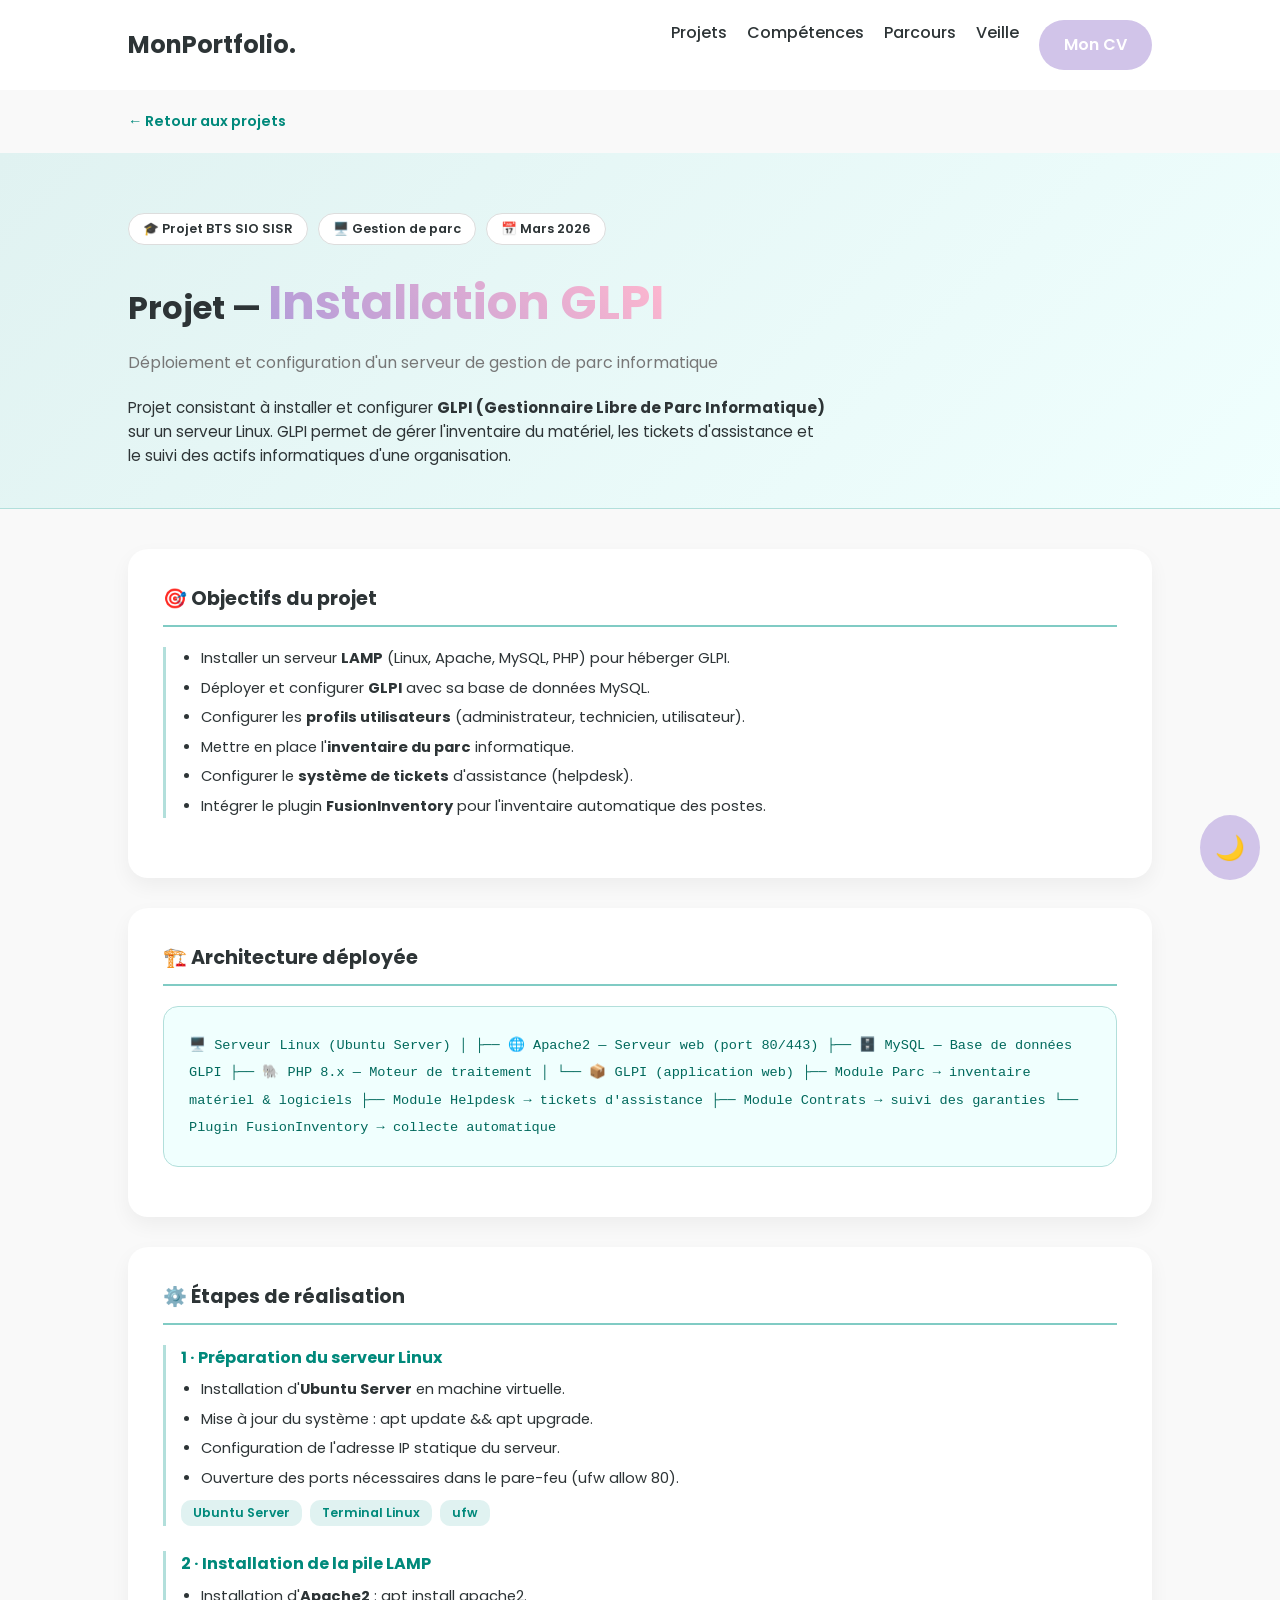
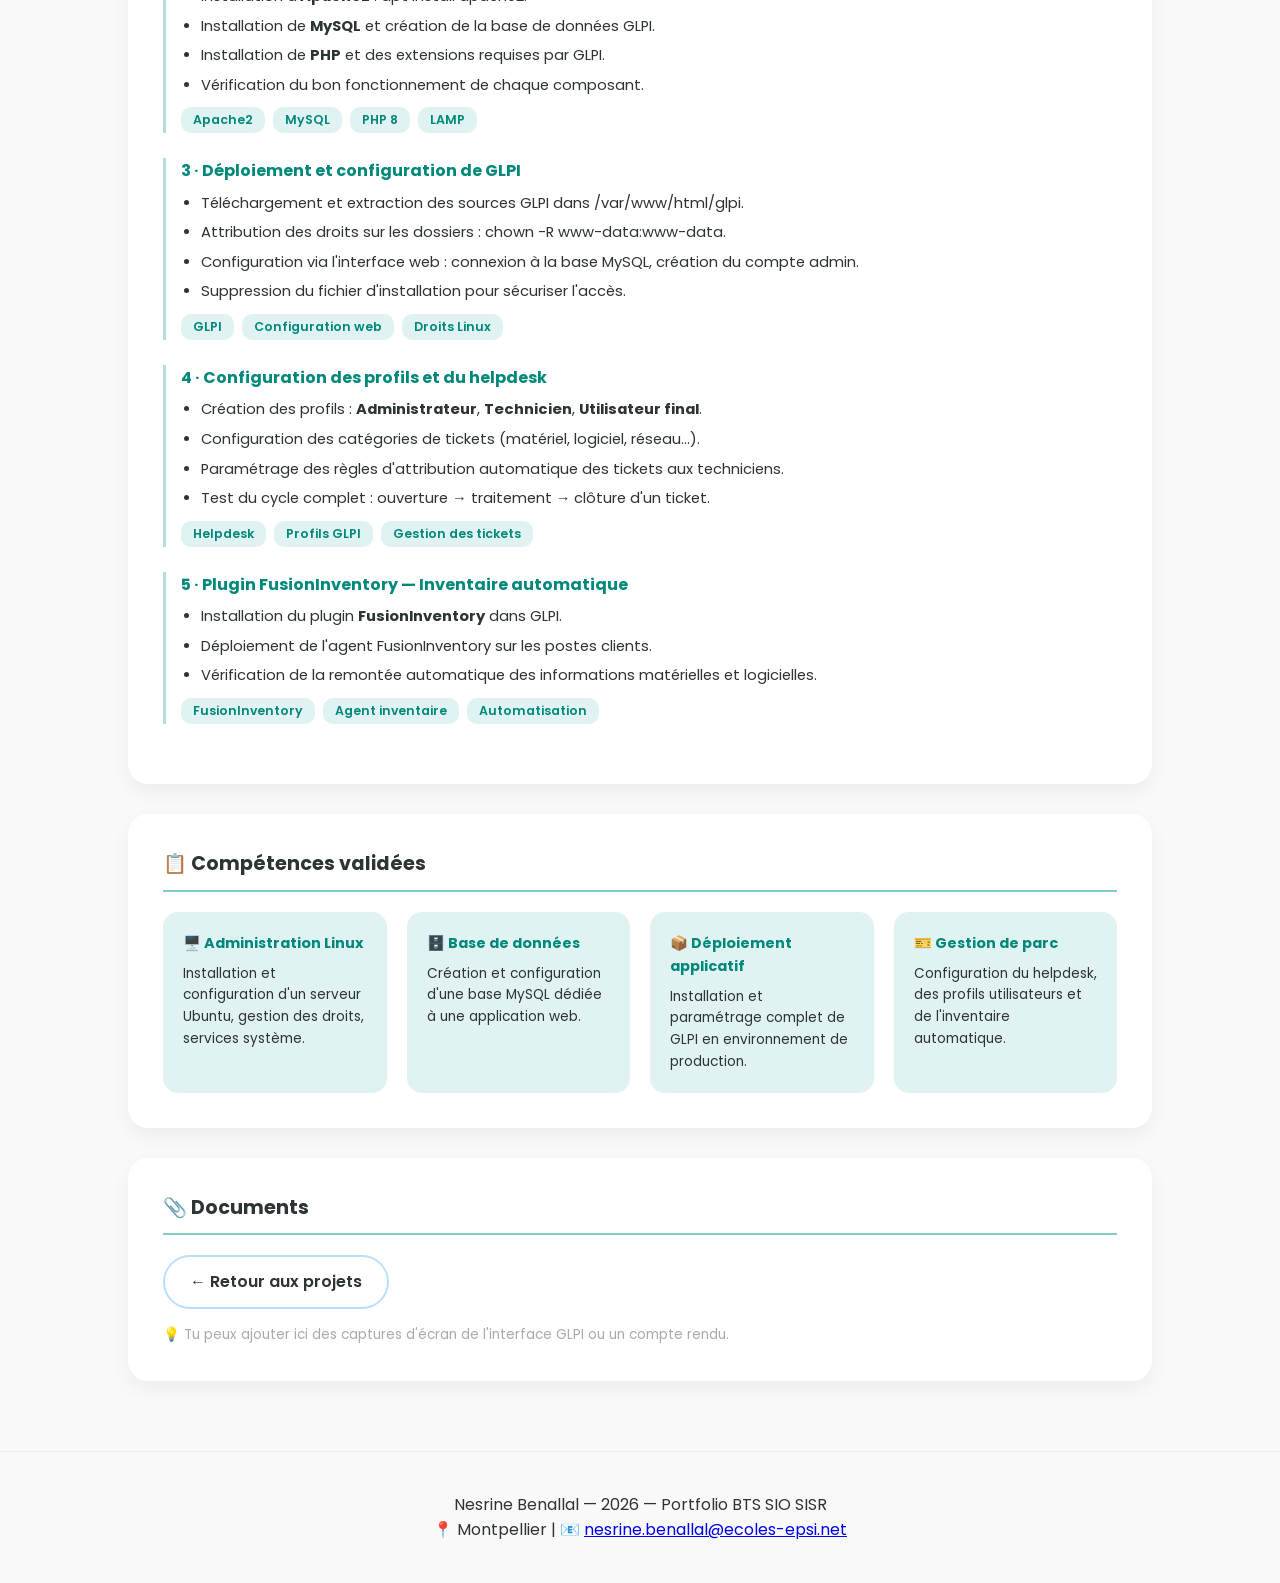
==== projet-glpi.html @ 939c0e8e "Add files via upload" ====
<!DOCTYPE html>
<html lang="fr">
<head>
    <meta charset="UTF-8">
    <meta name="viewport" content="width=device-width, initial-scale=1.0">
    <title>Projet GLPI - Nesrine Benallal</title>
    <link rel="stylesheet" href="style.css">
    <link href="https://fonts.googleapis.com/css2?family=Poppins:wght@300;400;600&display=swap" rel="stylesheet">
    <style>
        .projet-hero {
            background: linear-gradient(135deg, #e0f2f1 0%, #f0fffe 100%);
            padding: 60px 10% 40px;
            border-bottom: 1px solid #b2dfdb;
        }
        body.dark-theme .projet-hero {
            background: linear-gradient(135deg, #0d2420 0%, #112825 100%);
            border-bottom: 1px solid #1a4a40;
        }
        .projet-hero h1 { font-size: 2rem; margin-bottom: 8px; }
        .projet-hero .subtitle { font-size: 1rem; color: #777; margin-bottom: 20px; }
        body.dark-theme .projet-hero .subtitle { color: #aaa; }
        .badge-row { display: flex; flex-wrap: wrap; gap: 10px; margin-bottom: 20px; }
        .badge {
            background: white; border: 1px solid #ddd;
            border-radius: 20px; padding: 5px 14px;
            font-size: 0.8rem; font-weight: 600;
        }
        body.dark-theme .badge { background: #112825; border-color: #1a4a40; color: white; }

        .chapitre {
            background: var(--white); border-radius: 20px;
            box-shadow: 0 8px 20px rgba(0,0,0,0.05);
            padding: 35px; margin-bottom: 30px;
        }
        body.dark-theme .chapitre { background: #252545; }
        .chapitre h2 {
            font-size: 1.2rem; margin-bottom: 20px;
            padding-bottom: 10px; border-bottom: 2px solid #80cbc4;
            display: flex; align-items: center; gap: 10px;
        }
        .mission-block {
            margin-bottom: 25px; padding-left: 15px;
            border-left: 3px solid #b2dfdb;
        }
        body.dark-theme .mission-block { border-left-color: #1a4a40; }
        .mission-block h3 { font-size: 1rem; margin-bottom: 8px; color: #00897b; }
        body.dark-theme .mission-block h3 { color: #4db6ac; }
        .mission-block ul { margin-left: 20px; }
        .mission-block li { margin-bottom: 6px; font-size: 0.92rem; }
        .tools-used { display: flex; flex-wrap: wrap; gap: 8px; margin-top: 10px; }
        .tool-tag {
            background: #e0f2f1; color: #00897b;
            border-radius: 10px; padding: 3px 12px;
            font-size: 0.78rem; font-weight: 600;
        }
        body.dark-theme .tool-tag { background: #0d2420; color: #4db6ac; }

        .bilan-grid {
            display: grid; grid-template-columns: repeat(auto-fit, minmax(220px, 1fr));
            gap: 20px; margin-top: 15px;
        }
        .bilan-item { background: #e0f2f1; border-radius: 15px; padding: 20px; }
        body.dark-theme .bilan-item { background: #0d2420; }
        .bilan-item h4 { font-size: 0.9rem; margin-bottom: 8px; color: #00897b; }
        body.dark-theme .bilan-item h4 { color: #4db6ac; }
        .bilan-item p { font-size: 0.85rem; }

        .schema {
            background: #f0fffe; border: 1px solid #b2dfdb;
            border-radius: 15px; padding: 25px;
            font-family: monospace; font-size: 0.85rem;
            line-height: 2; color: #00695c; margin: 15px 0;
        }
        body.dark-theme .schema { background: #0d2420; border-color: #1a4a40; color: #4db6ac; }

        .back-btn {
            display: inline-block; margin: 20px 10%;
            color: #00897b; text-decoration: none;
            font-weight: 600; font-size: 0.9rem;
        }
        .back-btn:hover { text-decoration: underline; }
    </style>
</head>
<body>
    <button id="theme-toggle" class="theme-btn">🌙</button>
    <nav>
        <div class="logo">MonPortfolio.</div>
        <div class="burger" id="burger"><span></span><span></span><span></span></div>
        <ul class="nav-links" id="nav-links">
            <li><a href="index.html#projets">Projets</a></li>
            <li><a href="index.html#competences">Compétences</a></li>
            <li><a href="index.html#parcours">Parcours</a></li>
            <li><a href="index.html#veille">Veille</a></li>
            <li><a href="CV Benallal Nesrine.pdf" download class="btn-cv">Mon CV</a></li>
        </ul>
    </nav>

    <a href="index.html#projets" class="back-btn">← Retour aux projets</a>

    <div class="projet-hero">
        <div class="badge-row">
            <span class="badge">🎓 Projet BTS SIO SISR</span>
            <span class="badge">🖥️ Gestion de parc</span>
            <span class="badge">📅 Mars 2026</span>
        </div>
        <h1>Projet — <span class="txt-gradient">Installation GLPI</span></h1>
        <p class="subtitle">Déploiement et configuration d'un serveur de gestion de parc informatique</p>
        <p style="max-width: 700px; font-size: 0.95rem;">
            Projet consistant à installer et configurer <strong>GLPI (Gestionnaire Libre de Parc Informatique)</strong>
            sur un serveur Linux. GLPI permet de gérer l'inventaire du matériel, les tickets d'assistance
            et le suivi des actifs informatiques d'une organisation.
        </p>
    </div>

    <div class="container">

        <div class="chapitre">
            <h2>🎯 Objectifs du projet</h2>
            <div class="mission-block">
                <ul>
                    <li>Installer un serveur <strong>LAMP</strong> (Linux, Apache, MySQL, PHP) pour héberger GLPI.</li>
                    <li>Déployer et configurer <strong>GLPI</strong> avec sa base de données MySQL.</li>
                    <li>Configurer les <strong>profils utilisateurs</strong> (administrateur, technicien, utilisateur).</li>
                    <li>Mettre en place l'<strong>inventaire du parc</strong> informatique.</li>
                    <li>Configurer le <strong>système de tickets</strong> d'assistance (helpdesk).</li>
                    <li>Intégrer le plugin <strong>FusionInventory</strong> pour l'inventaire automatique des postes.</li>
                </ul>
            </div>
        </div>

        <div class="chapitre">
            <h2>🏗️ Architecture déployée</h2>
            <div class="schema">
                🖥️  Serveur Linux (Ubuntu Server)
                │
                ├── 🌐  Apache2 — Serveur web (port 80/443)
                ├── 🗄️  MySQL — Base de données GLPI
                ├── 🐘  PHP 8.x — Moteur de traitement
                │
                └── 📦  GLPI (application web)
                         ├── Module Parc → inventaire matériel & logiciels
                         ├── Module Helpdesk → tickets d'assistance
                         ├── Module Contrats → suivi des garanties
                         └── Plugin FusionInventory → collecte automatique
            </div>
        </div>

        <div class="chapitre">
            <h2>⚙️ Étapes de réalisation</h2>

            <div class="mission-block">
                <h3>1 · Préparation du serveur Linux</h3>
                <ul>
                    <li>Installation d'<strong>Ubuntu Server</strong> en machine virtuelle.</li>
                    <li>Mise à jour du système : <code>apt update && apt upgrade</code>.</li>
                    <li>Configuration de l'adresse IP statique du serveur.</li>
                    <li>Ouverture des ports nécessaires dans le pare-feu (<code>ufw allow 80</code>).</li>
                </ul>
                <div class="tools-used">
                    <span class="tool-tag">Ubuntu Server</span>
                    <span class="tool-tag">Terminal Linux</span>
                    <span class="tool-tag">ufw</span>
                </div>
            </div>

            <div class="mission-block">
                <h3>2 · Installation de la pile LAMP</h3>
                <ul>
                    <li>Installation d'<strong>Apache2</strong> : <code>apt install apache2</code>.</li>
                    <li>Installation de <strong>MySQL</strong> et création de la base de données GLPI.</li>
                    <li>Installation de <strong>PHP</strong> et des extensions requises par GLPI.</li>
                    <li>Vérification du bon fonctionnement de chaque composant.</li>
                </ul>
                <div class="tools-used">
                    <span class="tool-tag">Apache2</span>
                    <span class="tool-tag">MySQL</span>
                    <span class="tool-tag">PHP 8</span>
                    <span class="tool-tag">LAMP</span>
                </div>
            </div>

            <div class="mission-block">
                <h3>3 · Déploiement et configuration de GLPI</h3>
                <ul>
                    <li>Téléchargement et extraction des sources GLPI dans <code>/var/www/html/glpi</code>.</li>
                    <li>Attribution des droits sur les dossiers : <code>chown -R www-data:www-data</code>.</li>
                    <li>Configuration via l'interface web : connexion à la base MySQL, création du compte admin.</li>
                    <li>Suppression du fichier d'installation pour sécuriser l'accès.</li>
                </ul>
                <div class="tools-used">
                    <span class="tool-tag">GLPI</span>
                    <span class="tool-tag">Configuration web</span>
                    <span class="tool-tag">Droits Linux</span>
                </div>
            </div>

            <div class="mission-block">
                <h3>4 · Configuration des profils et du helpdesk</h3>
                <ul>
                    <li>Création des profils : <strong>Administrateur</strong>, <strong>Technicien</strong>, <strong>Utilisateur final</strong>.</li>
                    <li>Configuration des catégories de tickets (matériel, logiciel, réseau…).</li>
                    <li>Paramétrage des règles d'attribution automatique des tickets aux techniciens.</li>
                    <li>Test du cycle complet : ouverture → traitement → clôture d'un ticket.</li>
                </ul>
                <div class="tools-used">
                    <span class="tool-tag">Helpdesk</span>
                    <span class="tool-tag">Profils GLPI</span>
                    <span class="tool-tag">Gestion des tickets</span>
                </div>
            </div>

            <div class="mission-block">
                <h3>5 · Plugin FusionInventory — Inventaire automatique</h3>
                <ul>
                    <li>Installation du plugin <strong>FusionInventory</strong> dans GLPI.</li>
                    <li>Déploiement de l'agent FusionInventory sur les postes clients.</li>
                    <li>Vérification de la remontée automatique des informations matérielles et logicielles.</li>
                </ul>
                <div class="tools-used">
                    <span class="tool-tag">FusionInventory</span>
                    <span class="tool-tag">Agent inventaire</span>
                    <span class="tool-tag">Automatisation</span>
                </div>
            </div>
        </div>

        <div class="chapitre">
            <h2>📋 Compétences validées</h2>
            <div class="bilan-grid">
                <div class="bilan-item">
                    <h4>🖥️ Administration Linux</h4>
                    <p>Installation et configuration d'un serveur Ubuntu, gestion des droits, services système.</p>
                </div>
                <div class="bilan-item">
                    <h4>🗄️ Base de données</h4>
                    <p>Création et configuration d'une base MySQL dédiée à une application web.</p>
                </div>
                <div class="bilan-item">
                    <h4>📦 Déploiement applicatif</h4>
                    <p>Installation et paramétrage complet de GLPI en environnement de production.</p>
                </div>
                <div class="bilan-item">
                    <h4>🎫 Gestion de parc</h4>
                    <p>Configuration du helpdesk, des profils utilisateurs et de l'inventaire automatique.</p>
                </div>
            </div>
        </div>

        <div class="chapitre">
            <h2>📎 Documents</h2>
            <a href="index.html#projets" class="btn-secondary">← Retour aux projets</a>
            <p style="margin-top: 15px; font-size: 0.85rem; color: #aaa;">
                💡 Tu peux ajouter ici des captures d'écran de l'interface GLPI ou un compte rendu.
            </p>
        </div>

    </div>

    <footer>
        <p>Nesrine Benallal — 2026 — Portfolio BTS SIO SISR</p>
        <p>📍 Montpellier | 📧 <a href="mailto:nesrine.benallal@ecoles-epsi.net">nesrine.benallal@ecoles-epsi.net</a></p>
    </footer>
    <script src="script.js"></script>
</body>
</html>
---- style.css ----
/* --- VARIABLES ET RESET --- */
:root {
    --purple: #D1C4E9;
    --blue: #BBDEFB;
    --pink: #F8BBD0;
    --dark: #2D3436;
    --light: #F9F9F9;
    --white: #ffffff;
}

* { margin: 0; padding: 0; box-sizing: border-box; font-family: 'Poppins', sans-serif; }

body {
    background-color: var(--light);
    color: var(--dark);
    line-height: 1.6;
    transition: background-color 0.3s, color 0.3s;
    overflow-x: hidden;
}

/* --- NAVIGATION --- */
nav {
    display: flex; justify-content: space-between; align-items: center;
    padding: 20px 10%; background: rgba(255, 255, 255, 0.9);
    backdrop-filter: blur(10px); position: sticky; top: 0; z-index: 1000;
}
.logo { font-size: 1.5rem; font-weight: 700; color: var(--dark); }
nav ul { display: flex; list-style: none; }
nav ul li { margin-left: 20px; }
nav ul li a { text-decoration: none; color: var(--dark); font-weight: 500; }

/* --- BURGER --- */
.burger { display: none; cursor: pointer; flex-direction: column; gap: 5px; z-index: 1100; }
.burger span { width: 25px; height: 3px; background-color: var(--dark); border-radius: 3px; transition: 0.3s; }

/* --- GRILLE ET CARTES --- */
.container { padding: 40px 10%; }
.grid { display: grid; grid-template-columns: repeat(auto-fit, minmax(300px, 1fr)); gap: 25px; }

.card-link { text-decoration: none; color: inherit; display: block; }

.card {
    background: var(--white); padding: 30px; border-radius: 20px;
    box-shadow: 0 8px 20px rgba(0,0,0,0.05); transition: 0.3s;
    height: 100%;
}
.card:hover { transform: translateY(-10px); border: 1px solid var(--purple); }

.click-info { margin-top: 15px; color: var(--purple); font-weight: 600; font-size: 0.9rem; }

/* --- TABLEAUX & SKILLS --- */
.comp-table { width: 100%; border-collapse: collapse; margin-top: 10px; }
.comp-table td { padding: 8px 0; border-bottom: 1px solid #eee; font-size: 0.9rem; }
.progress-bar { background: #eee; height: 10px; border-radius: 5px; margin: 10px 0; overflow: hidden; }
.progress { background: linear-gradient(to right, var(--blue), var(--purple)); height: 100%; width: 0%; transition: 1.5s ease-in-out; }

/* --- HERO & BOUTONS --- */
.hero { padding: 80px 10%; text-align: center; }
.txt-gradient { background: linear-gradient(45deg, #b19cd9, #ffb7ce); -webkit-background-clip: text; -webkit-text-fill-color: transparent; font-size: 3rem; font-weight: 700; }
.btn-main, .btn-secondary, .btn-cv { padding: 12px 25px; border-radius: 30px; text-decoration: none; font-weight: 600; display: inline-block; }
.btn-main, .btn-cv { background: var(--purple); color: white !important; }
.btn-secondary { border: 2px solid var(--blue); color: var(--dark); }

.skill-bubble { background: var(--white); padding: 8px 20px; border-radius: 50px; border: 2px solid var(--pink); font-size: 0.85rem; display: inline-block; margin: 5px; }

/* --- MODE SOMBRE --- */
body.dark-theme { background-color: #1a1a2e; color: #ffffff; }
.dark-theme nav { background: rgba(26, 26, 46, 0.95); }
.dark-theme .card { background: #252545 !important; }
.dark-theme h2, .dark-theme h3, .dark-theme td, .dark-theme p { color: white !important; }
.dark-theme .burger span { background-color: white; }
.dark-theme .skill-bubble { background: var(--purple) !important; color: #1a1a2e !important; border: none; }

.theme-btn { position: fixed; bottom: 20px; right: 20px; padding: 15px; border-radius: 50%; border: none; background: var(--purple); cursor: pointer; font-size: 1.5rem; z-index: 2000; }

/* --- MOBILE --- */
@media screen and (max-width: 768px) {
    .burger { display: flex; }
    .nav-links {
        position: fixed; right: 0; top: 0; height: 100vh; width: 70%;
        background-color: var(--white); flex-direction: column;
        align-items: center; justify-content: center;
        transform: translateX(100%); transition: 0.4s; z-index: 1000;
    }
    .nav-active { transform: translateX(0%); }
    body.dark-theme .nav-links { background-color: #1a1a2e; }
}

footer { text-align: center; padding: 40px; border-top: 1px solid #eee; }
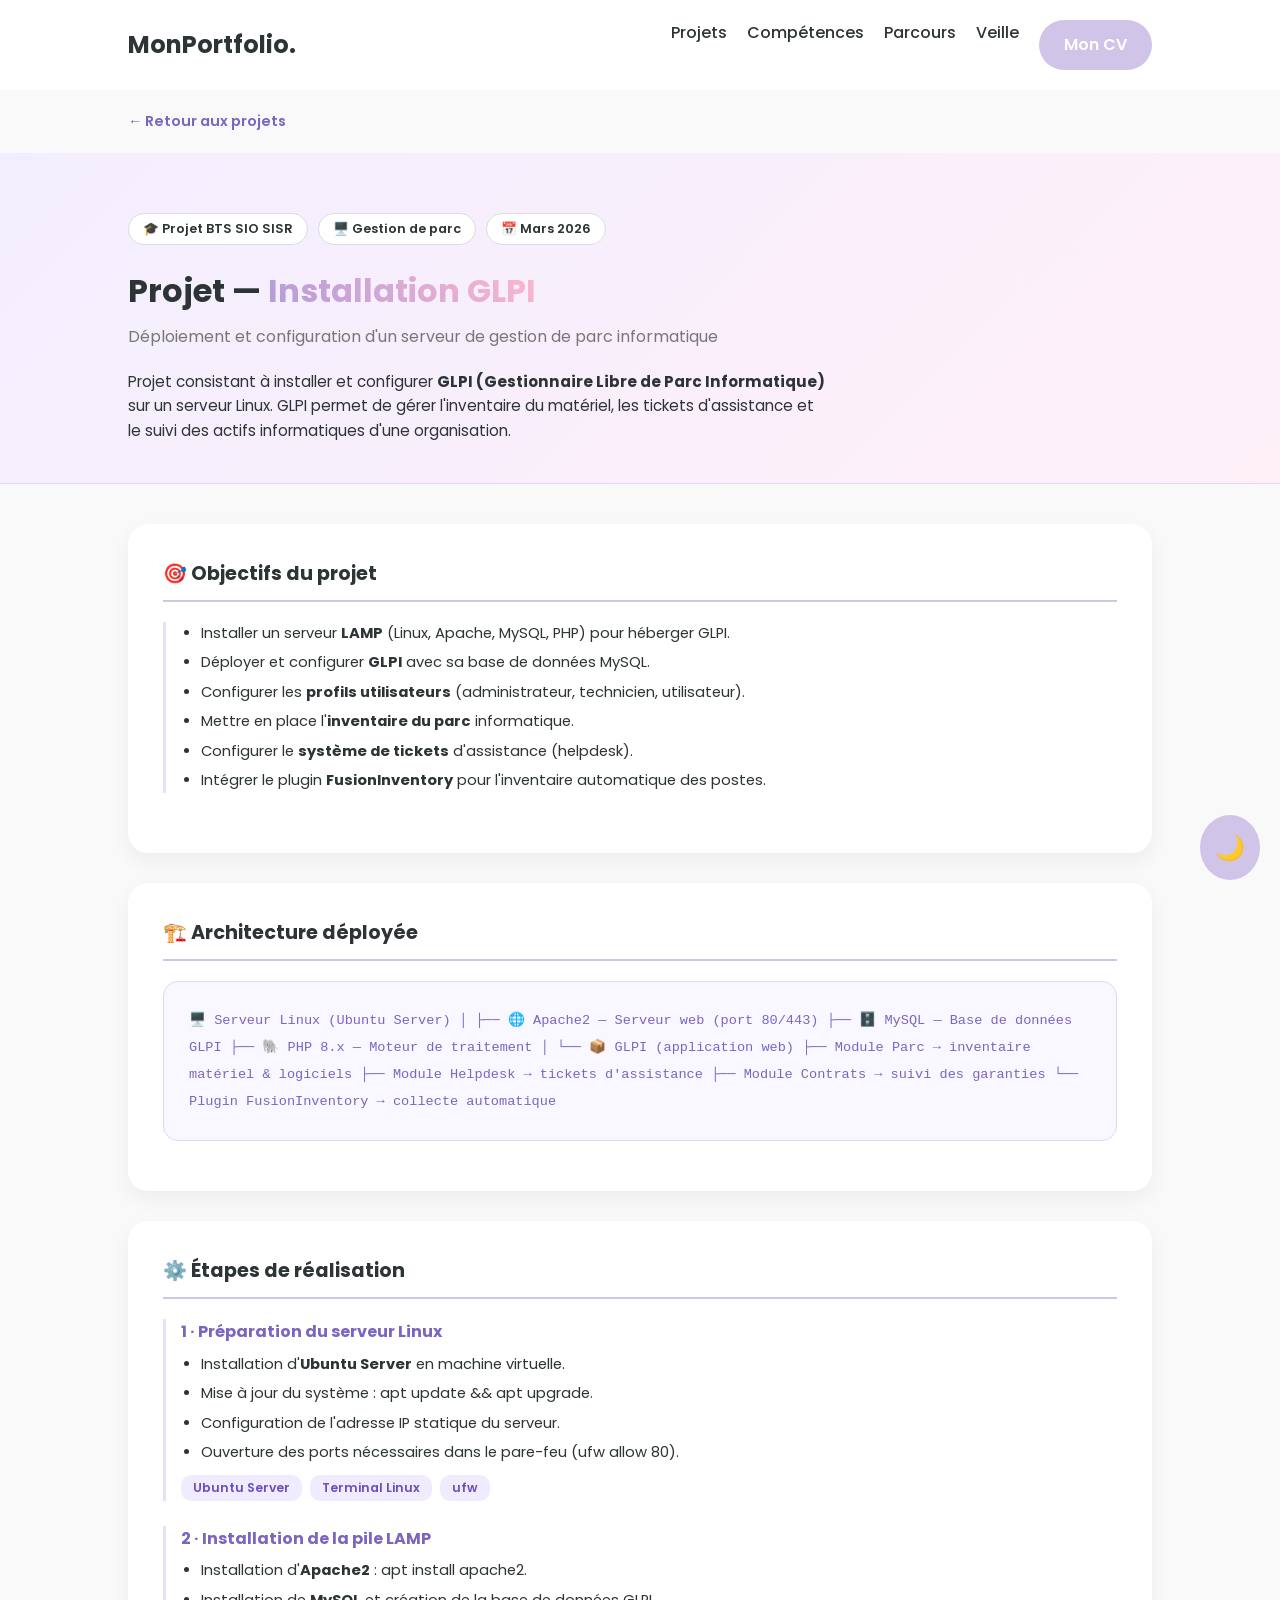
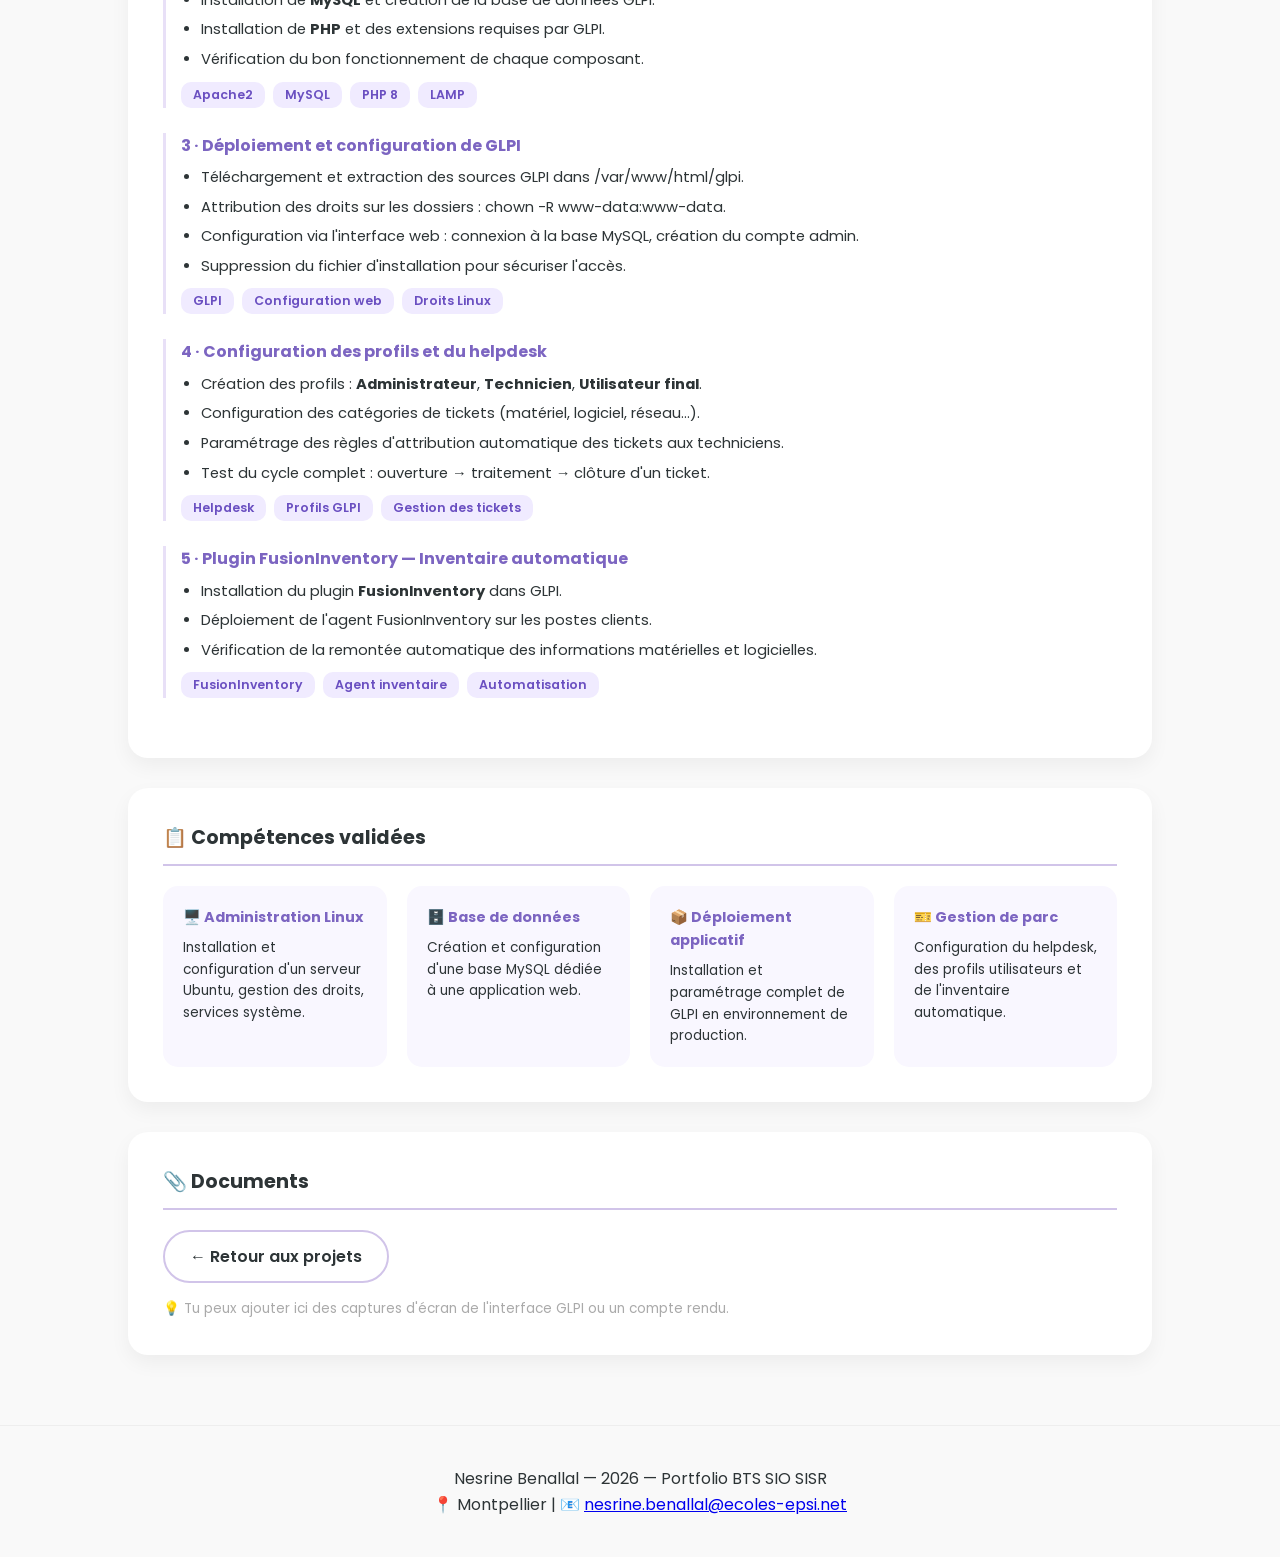
==== commit 5997f9be: "Refactor: Standardize projet-glpi.html to use unified CSS classes" ====
--- a/projet-glpi.html
+++ b/projet-glpi.html
@@ -6,80 +6,6 @@
     <title>Projet GLPI - Nesrine Benallal</title>
     <link rel="stylesheet" href="style.css">
     <link href="https://fonts.googleapis.com/css2?family=Poppins:wght@300;400;600&display=swap" rel="stylesheet">
-    <style>
-        .projet-hero {
-            background: linear-gradient(135deg, #e0f2f1 0%, #f0fffe 100%);
-            padding: 60px 10% 40px;
-            border-bottom: 1px solid #b2dfdb;
-        }
-        body.dark-theme .projet-hero {
-            background: linear-gradient(135deg, #0d2420 0%, #112825 100%);
-            border-bottom: 1px solid #1a4a40;
-        }
-        .projet-hero h1 { font-size: 2rem; margin-bottom: 8px; }
-        .projet-hero .subtitle { font-size: 1rem; color: #777; margin-bottom: 20px; }
-        body.dark-theme .projet-hero .subtitle { color: #aaa; }
-        .badge-row { display: flex; flex-wrap: wrap; gap: 10px; margin-bottom: 20px; }
-        .badge {
-            background: white; border: 1px solid #ddd;
-            border-radius: 20px; padding: 5px 14px;
-            font-size: 0.8rem; font-weight: 600;
-        }
-        body.dark-theme .badge { background: #112825; border-color: #1a4a40; color: white; }
-
-        .chapitre {
-            background: var(--white); border-radius: 20px;
-            box-shadow: 0 8px 20px rgba(0,0,0,0.05);
-            padding: 35px; margin-bottom: 30px;
-        }
-        body.dark-theme .chapitre { background: #252545; }
-        .chapitre h2 {
-            font-size: 1.2rem; margin-bottom: 20px;
-            padding-bottom: 10px; border-bottom: 2px solid #80cbc4;
-            display: flex; align-items: center; gap: 10px;
-        }
-        .mission-block {
-            margin-bottom: 25px; padding-left: 15px;
-            border-left: 3px solid #b2dfdb;
-        }
-        body.dark-theme .mission-block { border-left-color: #1a4a40; }
-        .mission-block h3 { font-size: 1rem; margin-bottom: 8px; color: #00897b; }
-        body.dark-theme .mission-block h3 { color: #4db6ac; }
-        .mission-block ul { margin-left: 20px; }
-        .mission-block li { margin-bottom: 6px; font-size: 0.92rem; }
-        .tools-used { display: flex; flex-wrap: wrap; gap: 8px; margin-top: 10px; }
-        .tool-tag {
-            background: #e0f2f1; color: #00897b;
-            border-radius: 10px; padding: 3px 12px;
-            font-size: 0.78rem; font-weight: 600;
-        }
-        body.dark-theme .tool-tag { background: #0d2420; color: #4db6ac; }
-
-        .bilan-grid {
-            display: grid; grid-template-columns: repeat(auto-fit, minmax(220px, 1fr));
-            gap: 20px; margin-top: 15px;
-        }
-        .bilan-item { background: #e0f2f1; border-radius: 15px; padding: 20px; }
-        body.dark-theme .bilan-item { background: #0d2420; }
-        .bilan-item h4 { font-size: 0.9rem; margin-bottom: 8px; color: #00897b; }
-        body.dark-theme .bilan-item h4 { color: #4db6ac; }
-        .bilan-item p { font-size: 0.85rem; }
-
-        .schema {
-            background: #f0fffe; border: 1px solid #b2dfdb;
-            border-radius: 15px; padding: 25px;
-            font-family: monospace; font-size: 0.85rem;
-            line-height: 2; color: #00695c; margin: 15px 0;
-        }
-        body.dark-theme .schema { background: #0d2420; border-color: #1a4a40; color: #4db6ac; }
-
-        .back-btn {
-            display: inline-block; margin: 20px 10%;
-            color: #00897b; text-decoration: none;
-            font-weight: 600; font-size: 0.9rem;
-        }
-        .back-btn:hover { text-decoration: underline; }
-    </style>
 </head>
 <body>
     <button id="theme-toggle" class="theme-btn">🌙</button>
@@ -97,7 +23,7 @@
 
     <a href="index.html#projets" class="back-btn">← Retour aux projets</a>
 
-    <div class="projet-hero">
+    <div class="section-hero">
         <div class="badge-row">
             <span class="badge">🎓 Projet BTS SIO SISR</span>
             <span class="badge">🖥️ Gestion de parc</span>
--- a/style.css
+++ b/style.css
@@ -1,89 +1,298 @@
-/* --- VARIABLES ET RESET --- */
-:root {
-    --purple: #D1C4E9;
-    --blue: #BBDEFB;
-    --pink: #F8BBD0;
-    --dark: #2D3436;
-    --light: #F9F9F9;
-    --white: #ffffff;
-}
-
-* { margin: 0; padding: 0; box-sizing: border-box; font-family: 'Poppins', sans-serif; }
-
-body {
-    background-color: var(--light);
-    color: var(--dark);
-    line-height: 1.6;
-    transition: background-color 0.3s, color 0.3s;
-    overflow-x: hidden;
-}
-
-/* --- NAVIGATION --- */
-nav {
-    display: flex; justify-content: space-between; align-items: center;
-    padding: 20px 10%; background: rgba(255, 255, 255, 0.9);
-    backdrop-filter: blur(10px); position: sticky; top: 0; z-index: 1000;
-}
-.logo { font-size: 1.5rem; font-weight: 700; color: var(--dark); }
-nav ul { display: flex; list-style: none; }
-nav ul li { margin-left: 20px; }
-nav ul li a { text-decoration: none; color: var(--dark); font-weight: 500; }
-
-/* --- BURGER --- */
-.burger { display: none; cursor: pointer; flex-direction: column; gap: 5px; z-index: 1100; }
-.burger span { width: 25px; height: 3px; background-color: var(--dark); border-radius: 3px; transition: 0.3s; }
-
-/* --- GRILLE ET CARTES --- */
-.container { padding: 40px 10%; }
-.grid { display: grid; grid-template-columns: repeat(auto-fit, minmax(300px, 1fr)); gap: 25px; }
-
-.card-link { text-decoration: none; color: inherit; display: block; }
-
-.card {
-    background: var(--white); padding: 30px; border-radius: 20px;
-    box-shadow: 0 8px 20px rgba(0,0,0,0.05); transition: 0.3s;
-    height: 100%;
-}
-.card:hover { transform: translateY(-10px); border: 1px solid var(--purple); }
-
-.click-info { margin-top: 15px; color: var(--purple); font-weight: 600; font-size: 0.9rem; }
-
-/* --- TABLEAUX & SKILLS --- */
-.comp-table { width: 100%; border-collapse: collapse; margin-top: 10px; }
-.comp-table td { padding: 8px 0; border-bottom: 1px solid #eee; font-size: 0.9rem; }
-.progress-bar { background: #eee; height: 10px; border-radius: 5px; margin: 10px 0; overflow: hidden; }
-.progress { background: linear-gradient(to right, var(--blue), var(--purple)); height: 100%; width: 0%; transition: 1.5s ease-in-out; }
-
-/* --- HERO & BOUTONS --- */
-.hero { padding: 80px 10%; text-align: center; }
-.txt-gradient { background: linear-gradient(45deg, #b19cd9, #ffb7ce); -webkit-background-clip: text; -webkit-text-fill-color: transparent; font-size: 3rem; font-weight: 700; }
-.btn-main, .btn-secondary, .btn-cv { padding: 12px 25px; border-radius: 30px; text-decoration: none; font-weight: 600; display: inline-block; }
-.btn-main, .btn-cv { background: var(--purple); color: white !important; }
-.btn-secondary { border: 2px solid var(--blue); color: var(--dark); }
-
-.skill-bubble { background: var(--white); padding: 8px 20px; border-radius: 50px; border: 2px solid var(--pink); font-size: 0.85rem; display: inline-block; margin: 5px; }
-
-/* --- MODE SOMBRE --- */
-body.dark-theme { background-color: #1a1a2e; color: #ffffff; }
-.dark-theme nav { background: rgba(26, 26, 46, 0.95); }
-.dark-theme .card { background: #252545 !important; }
-.dark-theme h2, .dark-theme h3, .dark-theme td, .dark-theme p { color: white !important; }
-.dark-theme .burger span { background-color: white; }
-.dark-theme .skill-bubble { background: var(--purple) !important; color: #1a1a2e !important; border: none; }
-
-.theme-btn { position: fixed; bottom: 20px; right: 20px; padding: 15px; border-radius: 50%; border: none; background: var(--purple); cursor: pointer; font-size: 1.5rem; z-index: 2000; }
-
-/* --- MOBILE --- */
-@media screen and (max-width: 768px) {
-    .burger { display: flex; }
-    .nav-links {
-        position: fixed; right: 0; top: 0; height: 100vh; width: 70%;
-        background-color: var(--white); flex-direction: column;
-        align-items: center; justify-content: center;
-        transform: translateX(100%); transition: 0.4s; z-index: 1000;
-    }
-    .nav-active { transform: translateX(0%); }
-    body.dark-theme .nav-links { background-color: #1a1a2e; }
-}
-
-footer { text-align: center; padding: 40px; border-top: 1px solid #eee; }
+/* --- VARIABLES ET RESET --- */
+:root {
+    --purple: #D1C4E9;
+    --blue: #BBDEFB;
+    --pink: #F8BBD0;
+    --dark: #2D3436;
+    --light: #F9F9F9;
+    --white: #ffffff;
+}
+
+* { margin: 0; padding: 0; box-sizing: border-box; font-family: 'Poppins', sans-serif; }
+
+body {
+    background-color: var(--light);
+    color: var(--dark);
+    line-height: 1.6;
+    transition: background-color 0.3s, color 0.3s;
+    overflow-x: hidden;
+}
+
+/* --- NAVIGATION --- */
+nav {
+    display: flex; justify-content: space-between; align-items: center;
+    padding: 20px 10%; background: rgba(255, 255, 255, 0.9);
+    backdrop-filter: blur(10px); position: sticky; top: 0; z-index: 1000;
+}
+.logo { font-size: 1.5rem; font-weight: 700; color: var(--dark); }
+nav ul { display: flex; list-style: none; }
+nav ul li { margin-left: 20px; }
+nav ul li a { text-decoration: none; color: var(--dark); font-weight: 500; }
+
+/* --- BURGER --- */
+.burger { display: none; cursor: pointer; flex-direction: column; gap: 5px; z-index: 1100; }
+.burger span { width: 25px; height: 3px; background-color: var(--dark); border-radius: 3px; transition: 0.3s; }
+
+/* --- CONTAINER & GRID --- */
+.container { padding: 40px 10%; }
+.grid { display: grid; grid-template-columns: repeat(auto-fit, minmax(300px, 1fr)); gap: 25px; }
+
+.card-link { text-decoration: none; color: inherit; display: block; }
+
+.card {
+    background: var(--white); padding: 30px; border-radius: 20px;
+    box-shadow: 0 8px 20px rgba(0,0,0,0.05); transition: 0.3s;
+    height: 100%;
+}
+.card:hover { transform: translateY(-10px); border: 1px solid var(--purple); }
+
+.click-info { margin-top: 15px; color: var(--purple); font-weight: 600; font-size: 0.9rem; }
+
+/* --- BOUTONS --- */
+.btn-main, .btn-secondary, .btn-cv { 
+    padding: 12px 25px; border-radius: 30px; text-decoration: none; 
+    font-weight: 600; display: inline-block; transition: 0.3s;
+}
+.btn-main, .btn-cv { background: var(--purple); color: white !important; }
+.btn-main:hover, .btn-cv:hover { transform: translateY(-3px); box-shadow: 0 4px 15px rgba(209, 196, 233, 0.4); }
+.btn-secondary { 
+    border: 2px solid var(--purple); color: var(--dark); 
+    background: transparent;
+}
+.btn-secondary:hover { background: var(--purple); color: white; }
+
+/* --- TABLEAUX & SKILLS --- */
+.comp-table { width: 100%; border-collapse: collapse; margin-top: 10px; }
+.comp-table td { padding: 8px 0; border-bottom: 1px solid #eee; font-size: 0.9rem; }
+.progress-bar { background: #eee; height: 10px; border-radius: 5px; margin: 10px 0; overflow: hidden; }
+.progress { background: linear-gradient(to right, var(--blue), var(--purple)); height: 100%; width: 0%; transition: 1.5s ease-in-out; }
+
+.comp-item-mini { margin-bottom: 15px; }
+.comp-item-mini p { font-size: 0.88rem; font-weight: 600; margin-bottom: 5px; }
+
+.skill-bubble { 
+    background: var(--white); padding: 8px 20px; border-radius: 50px; 
+    border: 2px solid var(--pink); font-size: 0.85rem; display: inline-block; margin: 5px;
+}
+.soft-skills-container { margin-top: 40px; }
+.skills-tags { display: flex; flex-wrap: wrap; gap: 10px; }
+
+/* --- HERO & GRADIENT --- */
+.txt-gradient { 
+    background: linear-gradient(45deg, #b19cd9, #ffb7ce); 
+    -webkit-background-clip: text; 
+    -webkit-text-fill-color: transparent; 
+}
+
+/* --- SECTIONS DÉTAILLÉES (Projets & Stages) --- */
+.section-hero {
+    background: linear-gradient(135deg, #f3eeff, #fff0f8);
+    padding: 60px 10% 40px;
+    border-bottom: 1px solid #e0d7f5;
+}
+body.dark-theme .section-hero {
+    background: linear-gradient(135deg, #1e1b35, #252545);
+    border-bottom: 1px solid #3a3660;
+}
+
+.section-hero h1 { font-size: 2rem; margin-bottom: 8px; }
+.section-hero .subtitle { font-size: 1rem; color: #777; margin-bottom: 20px; }
+body.dark-theme .section-hero .subtitle { color: #aaa; }
+
+.badge-row { display: flex; flex-wrap: wrap; gap: 10px; margin-bottom: 20px; }
+.badge {
+    background: white; border: 1px solid #ddd;
+    border-radius: 20px; padding: 5px 14px;
+    font-size: 0.8rem; font-weight: 600;
+}
+body.dark-theme .badge { background: #2e2b50; border-color: #4a4770; color: white; }
+
+/* --- CHAPITRES (Sections de contenu) --- */
+.chapitre {
+    background: var(--white); border-radius: 20px;
+    box-shadow: 0 8px 20px rgba(0,0,0,0.05);
+    padding: 35px; margin-bottom: 30px;
+}
+body.dark-theme .chapitre { background: #252545; }
+
+.chapitre h2 {
+    font-size: 1.2rem; margin-bottom: 20px;
+    padding-bottom: 10px; border-bottom: 2px solid var(--purple);
+    display: flex; align-items: center; gap: 10px;
+}
+
+/* --- BLOCS DE MISSIONS --- */
+.mission-block {
+    margin-bottom: 25px; padding-left: 15px;
+    border-left: 3px solid #e8e0f7;
+}
+body.dark-theme .mission-block { border-left-color: #3a3660; }
+
+.mission-block h3 { font-size: 1rem; margin-bottom: 8px; color: #7c65c1; }
+body.dark-theme .mission-block h3 { color: #b19cd9; }
+
+.mission-block ul { margin-left: 20px; }
+.mission-block li { margin-bottom: 6px; font-size: 0.92rem; }
+
+/* --- TAGS D'OUTILS --- */
+.tools-used { display: flex; flex-wrap: wrap; gap: 8px; margin-top: 10px; }
+.tool-tag {
+    background: #f0ebff; color: #6a4fc1;
+    border-radius: 10px; padding: 3px 12px;
+    font-size: 0.78rem; font-weight: 600;
+}
+body.dark-theme .tool-tag { background: #3a3360; color: #c9b8f7; }
+
+/* --- BILAN (Grille de compétences) --- */
+.bilan-grid {
+    display: grid; grid-template-columns: repeat(auto-fit, minmax(220px, 1fr));
+    gap: 20px; margin-top: 15px;
+}
+.bilan-item { 
+    background: #f9f7ff; border-radius: 15px; padding: 20px;
+}
+body.dark-theme .bilan-item { background: #1e1b35; }
+
+.bilan-item h4 { font-size: 0.9rem; margin-bottom: 8px; color: #7c65c1; }
+body.dark-theme .bilan-item h4 { color: #b19cd9; }
+.bilan-item p { font-size: 0.85rem; }
+
+/* --- SCHÉMAS & CODE --- */
+.schema {
+    background: #f9f7ff; border: 1px solid #e0d7f5;
+    border-radius: 15px; padding: 25px;
+    font-family: monospace; font-size: 0.85rem;
+    line-height: 2; color: #7c65c1; margin: 15px 0;
+}
+body.dark-theme .schema { background: #1e1b35; border-color: #3a3660; color: #b19cd9; }
+
+/* --- TABLEAU ENTREPRISE --- */
+.entreprise-table { width: 100%; border-collapse: collapse; margin-top: 10px; font-size: 0.88rem; }
+.entreprise-table td { padding: 9px 12px; border-bottom: 1px solid #eee; }
+.entreprise-table td:first-child { font-weight: 600; width: 40%; }
+body.dark-theme .entreprise-table td { border-bottom-color: #3a3660; }
+
+/* --- TABLEAU SYNTHÈSE (Index) --- */
+.synthese-table { width: 100%; border-collapse: collapse; font-size: 0.78rem; margin-top: 15px; }
+.synthese-table th {
+    background: var(--purple); color: #fff; padding: 8px 6px;
+    text-align: center; font-weight: 600; font-size: 0.72rem; border: 1px solid #ccc;
+}
+.synthese-table td { padding: 7px 8px; border: 1px solid #e0e0e0; vertical-align: middle; }
+.synthese-table tr:nth-child(even) td { background: #faf8ff; }
+.dark-theme .synthese-table tr:nth-child(even) td { background: #1e1c38; }
+.dark-theme .synthese-table td { border-color: #3a3660; color: white; }
+.dark-theme .synthese-table th { background: #6a55aa; }
+.synthese-table .check { text-align: center; font-size: 1rem; }
+.synthese-table .periode { font-size: 0.72rem; color: #888; white-space: nowrap; }
+.dark-theme .synthese-table .periode { color: #aaa; }
+.synthese-table .section-header td {
+    background: #ede7f6; font-weight: 700; font-size: 0.78rem;
+    color: #5c35a0; border-top: 2px solid var(--purple);
+}
+.dark-theme .synthese-table .section-header td { background: #2a2050; color: #c5b0f0; }
+
+/* --- CARTES ATTESTATIONS --- */
+.attest-grid { display: grid; grid-template-columns: repeat(auto-fit, minmax(250px, 1fr)); gap: 20px; margin-top: 20px; }
+.attest-card {
+    background: var(--white); border-radius: 15px;
+    box-shadow: 0 4px 15px rgba(0,0,0,0.06);
+    padding: 22px; display: flex; flex-direction: column; gap: 10px;
+}
+.dark-theme .attest-card { background: #252545; }
+.attest-card h4 { font-size: 0.95rem; margin: 0; }
+.attest-card p { font-size: 0.82rem; color: #777; margin: 0; }
+.dark-theme .attest-card p { color: #aaa; }
+
+/* --- SECTION CONTACT --- */
+.contact-section {
+    background: linear-gradient(135deg, #f3eeff, #fff0f8);
+    border-radius: 25px; padding: 50px; text-align: center; margin-top: 20px;
+}
+.dark-theme .contact-section { background: linear-gradient(135deg, #1e1a35, #251a30); }
+.contact-section h2 { margin-bottom: 10px; }
+.contact-section p { color: #777; margin-bottom: 25px; }
+.dark-theme .contact-section p { color: #aaa; }
+.contact-links { display: flex; justify-content: center; flex-wrap: wrap; gap: 15px; }
+
+/* --- BOUTON RETOUR --- */
+.back-btn {
+    display: inline-block; margin: 20px 10%;
+    color: #7c65c1; text-decoration: none;
+    font-weight: 600; font-size: 0.9rem;
+}
+.back-btn:hover { text-decoration: underline; }
+
+/* --- SÉPARATEUR DE SECTION --- */
+.section-divider {
+    text-align: center; padding: 10px 0 0;
+    font-size: 0.75rem; font-weight: 700; letter-spacing: 2px;
+    text-transform: uppercase; color: #bbb;
+}
+
+/* --- TAG (petits badges) --- */
+.tag {
+    display: inline-block; background: #f0ebff; color: #6a4fc1;
+    border-radius: 10px; padding: 4px 12px;
+    font-size: 0.75rem; font-weight: 600; margin-bottom: 10px;
+}
+.dark-theme .tag { background: #3a3360; color: #c9b8f7; }
+
+/* --- BARRE INFO (sous le hero) --- */
+.info-bar {
+    display: flex; flex-wrap: wrap; gap: 15px;
+    padding: 0 10% 40px; justify-content: center;
+}
+.info-chip {
+    background: var(--white); border-radius: 50px;
+    padding: 10px 22px; font-size: 0.88rem; font-weight: 600;
+    box-shadow: 0 4px 12px rgba(0,0,0,0.06);
+    display: flex; align-items: center; gap: 8px;
+    text-decoration: none; color: var(--dark);
+    transition: 0.2s;
+}
+.info-chip:hover { transform: translateY(-3px); border: 1px solid var(--purple); }
+.dark-theme .info-chip { background: #252545; color: white; }
+
+/* --- MODE SOMBRE --- */
+body.dark-theme { background-color: #1a1a2e; color: #ffffff; }
+.dark-theme nav { background: rgba(26, 26, 46, 0.95); }
+.dark-theme .card { background: #252545 !important; }
+.dark-theme h2, .dark-theme h3, .dark-theme td, .dark-theme p { color: white !important; }
+.dark-theme .burger span { background-color: white; }
+.dark-theme .skill-bubble { background: var(--purple) !important; color: #1a1a2e !important; border: none; }
+
+.theme-btn { 
+    position: fixed; bottom: 20px; right: 20px; 
+    padding: 15px; border-radius: 50%; border: none; 
+    background: var(--purple); cursor: pointer; font-size: 1.5rem; 
+    z-index: 2000; transition: 0.3s;
+}
+.theme-btn:hover { transform: scale(1.1); }
+
+/* --- MOBILE --- */
+@media screen and (max-width: 768px) {
+    .burger { display: flex; }
+    .nav-links {
+        position: fixed; right: 0; top: 0; height: 100vh; width: 70%;
+        background-color: var(--white); flex-direction: column;
+        align-items: center; justify-content: center;
+        transform: translateX(100%); transition: 0.4s; z-index: 1000;
+    }
+    .nav-active { transform: translateX(0%); }
+    body.dark-theme .nav-links { background-color: #1a1a2e; }
+    
+    .section-hero { padding: 50px 6% 30px; }
+    .section-hero h1 { font-size: 1.5rem; }
+    .container { padding: 30px 6%; }
+    .synthese-table { font-size: 0.68rem; }
+    .info-bar { padding: 0 6% 30px; }
+    
+    .bilan-grid { grid-template-columns: 1fr; }
+    .mission-block { padding-left: 12px; }
+}
+
+footer { 
+    text-align: center; padding: 40px; border-top: 1px solid #eee;
+}
+.dark-theme footer { border-top-color: #3a3660; }
